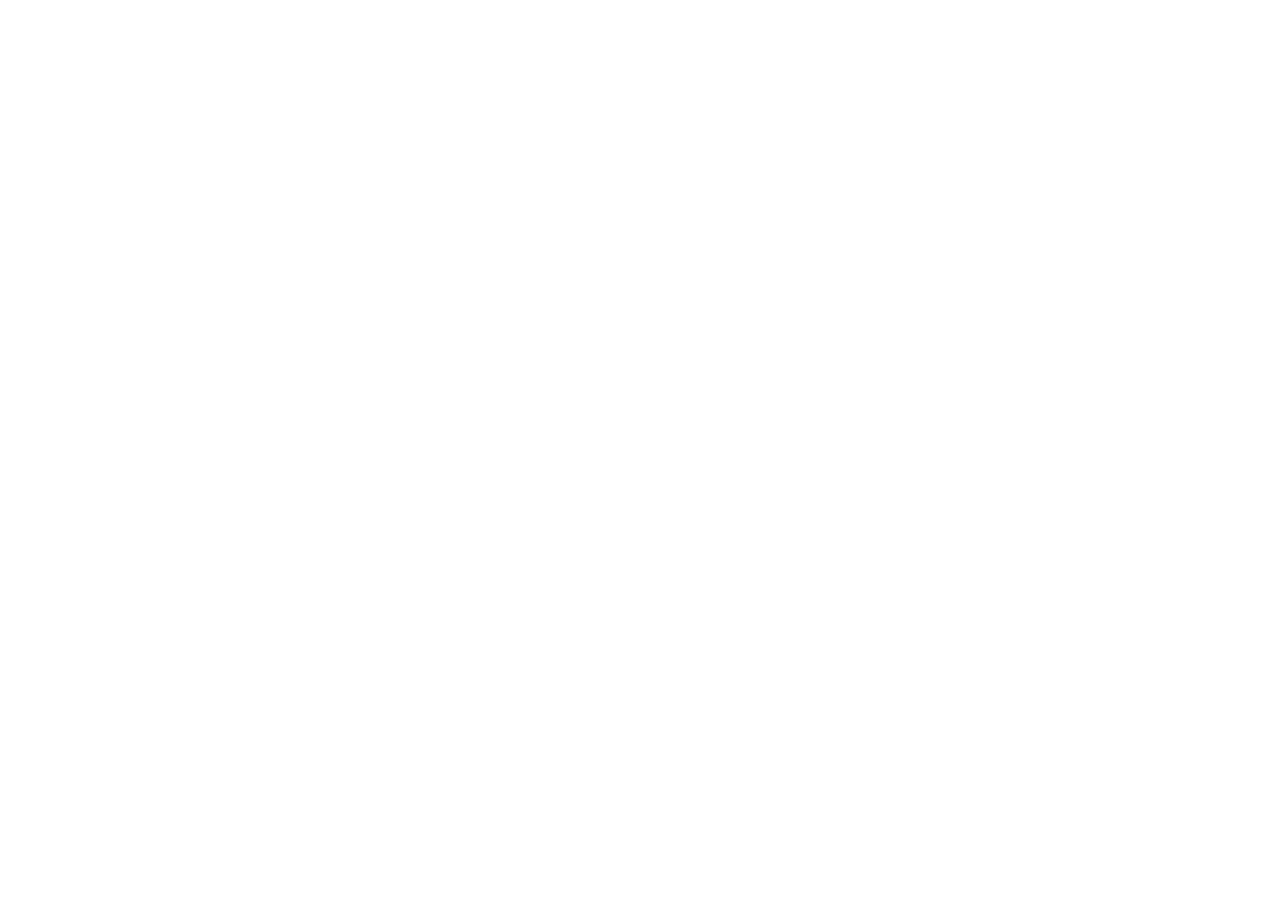
==== customers.html @ 05db6c9a "boshlandi" ====
<!DOCTYPE html>
<html lang="en">
<head>
   <meta charset="UTF-8">
   <meta http-equiv="X-UA-Compatible" content="IE=edge">
   <meta name="viewport" content="width=device-width, initial-scale=1.0">
   <title>Customers.html</title>
</head>
<body>
   
</body>
</html>
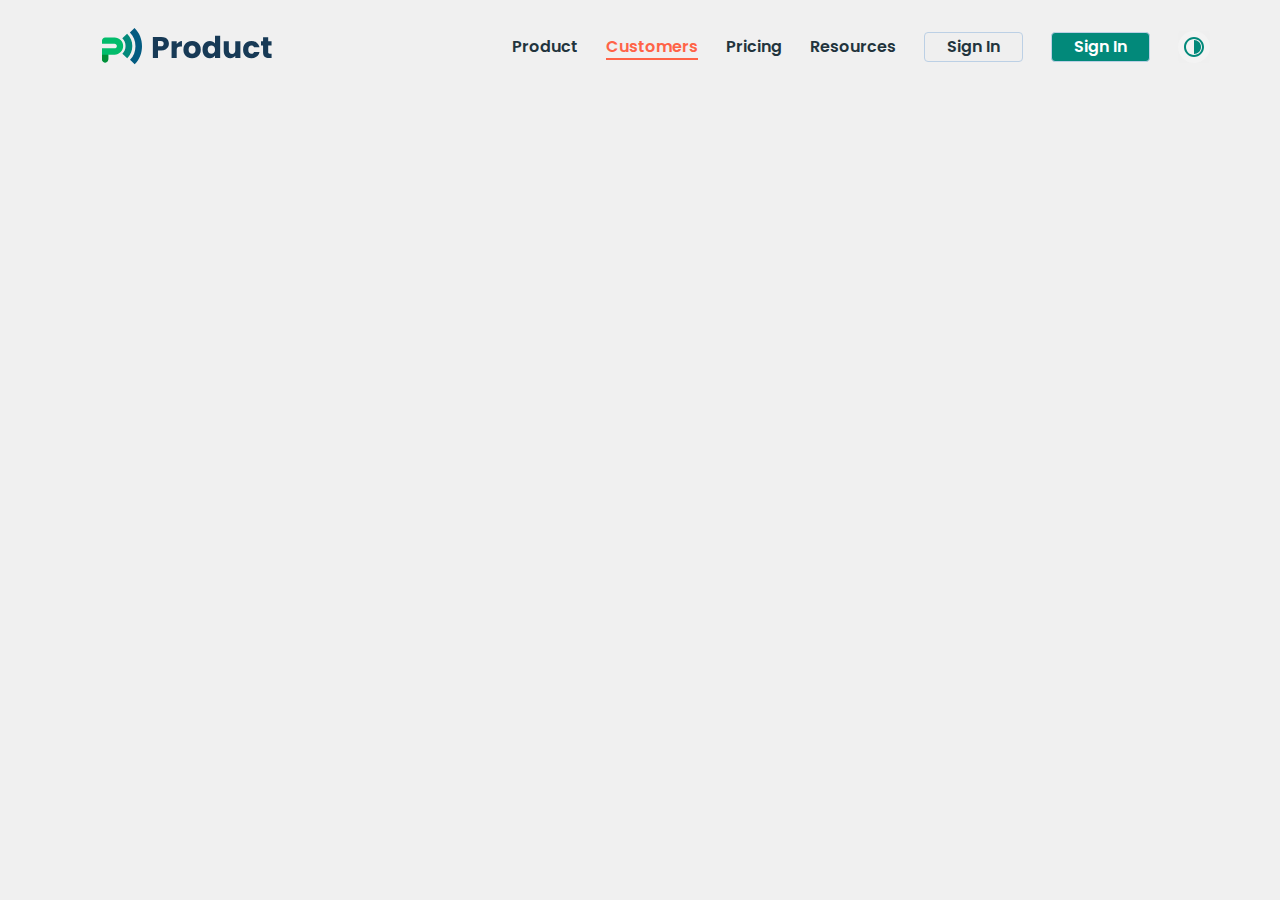
==== commit 267d9409: "Pashti tayyor" ====
--- a/customers.html
+++ b/customers.html
@@ -1,12 +1,51 @@
 <!DOCTYPE html>
 <html lang="en">
+
 <head>
    <meta charset="UTF-8">
    <meta http-equiv="X-UA-Compatible" content="IE=edge">
    <meta name="viewport" content="width=device-width, initial-scale=1.0">
+   <link rel="stylesheet" href="./bootstrap/css/bootstrap.min.css" rel="stylesheet">
+   <link rel="stylesheet"
+      href="https://fonts.googleapis.com/css2?family=Poppins:wght@300;400;500;600;700;800;900&display=swap">
+   <link rel="stylesheet" href="https://unpkg.com/boxicons@2.1.4/css/boxicons.min.css">
+   <link rel="stylesheet" href="style/shared.css">
    <title>Customers.html</title>
 </head>
+
 <body>
-   
+   <!-- HEADER -->
+   <header id="header">
+      <div class="container">
+         <div class="row">
+            <nav class="navbar">
+               <ul class="navbar-list-logo flex">
+                  <li class="navbar-item-logo"><a href="#"><img class="logo" src="imgs/logo.svg" alt="logo"></a></li>
+                  <li class="navbar-item-logo"><a href="#"><img class="logo-text" src="imgs/logotext.svg"
+                           alt="logo"></a>
+                  </li>
+               </ul>
+               <div class="icon-menu">
+                  <i class='bx bx-menu'></i>
+               </div>
+               <ul class="navbar-list flex">
+                  <li class="navbar-item"><a href="index.html">Product</a></li>
+                  <li class="navbar-item"><a href="customers.html" class="activ">Customers</a></li>
+                  <li class="navbar-item"><a href="pricing.html">Pricing</a></li>
+                  <li class="navbar-item"><a href="resources.html">Resources</a></li>
+                  <li class="navbar-item"><a href="#"><button type="button">Sign In</button></a></li>
+                  <li class="navbar-item"><a href="#"><button class="color" type="button">Sign In</button></a></li>
+                  <li class="navbar-item"><a class="themetoggle" href="#"><button id="dark-light-btn"
+                           class="click-button" type="button"><img src="imgs/dark.svg" alt="icon"></button></a></li>
+               </ul>
+            </nav>
+         </div>
+      </div>
+   </header>
+   <!-- THE AND HEADER -->
+
+
+   <script src="script.js"></script>
 </body>
+
 </html>--- a/style/shared.css
+++ b/style/shared.css
@@ -0,0 +1,139 @@
+:root {
+   --premare-color: #22343D;
+   --bg-color: #F0F0F0FF;
+   --text-color:  #22343D;
+   --font-family: 'Poppins', sans-serif;
+}
+.dark {
+   --premare-color: #fff;
+   --bg-color: #1F2E35FF;
+   --text-color:  #fff;
+}
+
+* {
+   padding: 0;
+   margin: 0;
+   box-sizing: border-box;
+   /*overflow-x: hidden;*/
+}
+
+body {
+   background-color:var(--bg-color);
+   color:var(--text-color)
+   font-family:var(--font-family);
+   transition: all .5s ease;
+}
+
+
+
+
+h1, h2, h3, h4 {
+   font-family: 'Poppins', sans-serif;
+   font-weight: 700;
+   color: #22343D;
+}
+ul li {
+   list-style: none;
+}
+a {
+   text-decoration: none;
+   color: #22343D;
+}
+.navbar ul li a.activ {
+   color: tomato;
+   border-bottom: 2px solid tomato;
+}
+
+
+
+
+.flex {
+   display: flex;
+   align-items: center;
+}
+
+/* header */
+#header {
+   padding: 20px 0;
+}
+.navbar-list-logo {
+   column-gap: 10px;
+}
+.navbar-list {
+   column-gap: 28px;
+}
+.navbar ul li a {
+   font-family: 'Poppins';
+   font-style: normal;
+   font-weight: 600;
+   font-size: 16px;
+   line-height: 28px;
+   color:var(--text-color);
+   transition: all .4s ease;
+}
+.navbar ul li a:hover {
+   color: tomato;
+}
+.navbar ul li button.click-button {
+   background-color: none;
+   outline: none;
+   padding: 0;
+   border: none;
+}
+.navbar ul li button {
+   outline: none;
+   font-family: 'Poppins';
+   font-style: normal;
+   font-weight: 600;
+   font-size: 16px;
+   line-height: 24px;
+   color:var(--text-color);
+   padding: 2px 22px;
+   border: 1px solid #BCD0E5;
+   border-radius: 4px;
+   
+}
+.navbar ul li button.color {
+   background: #02897A;
+   color: #fff;
+}
+.icon-menu i {
+   display: none;
+}
+
+
+@media only screen and (max-width: 992px) {
+   #header {
+      padding: 0;
+   }
+   .navbar-list.flex {
+      display: block;
+      width: fit-content;
+      opacity: 0;
+   }
+   .navbar-list.active {
+      width: 40%;
+      height: 85vh;
+      opacity: 1;
+   }
+   .navbar .navbar-list .navbar-item {
+      padding: 20px 0 0;
+      text-align: center;
+      margin: 12px 35px 0 0;
+   }
+   .navbar-list {
+      position: absolute;
+      top: 60px;
+      right: 0;
+      height: 100vh;
+      background: #ccc;
+      transition: all .5s ease;
+      overflow: hidden;
+   }
+   .icon-menu i {
+   display: block;
+   outline: none;
+   font-size: 35px;
+   color: #173A56FF;
+}
+}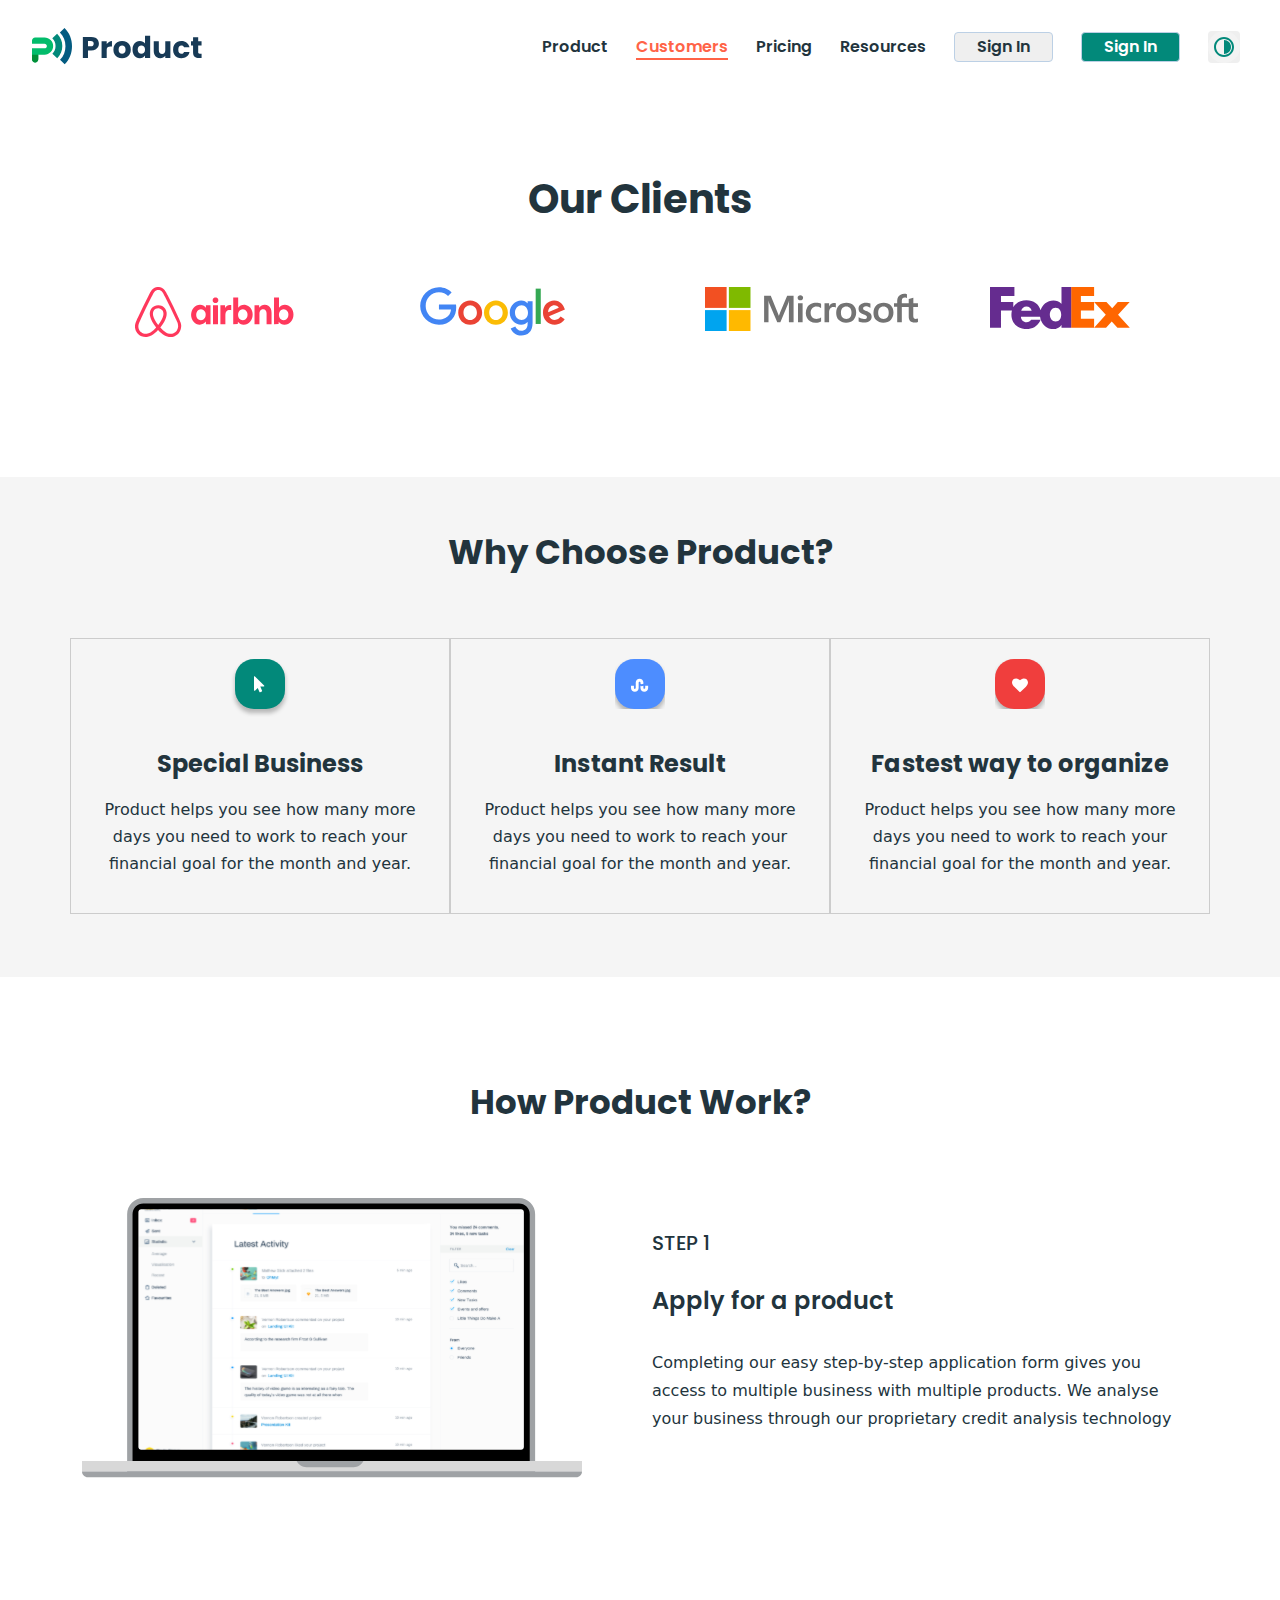
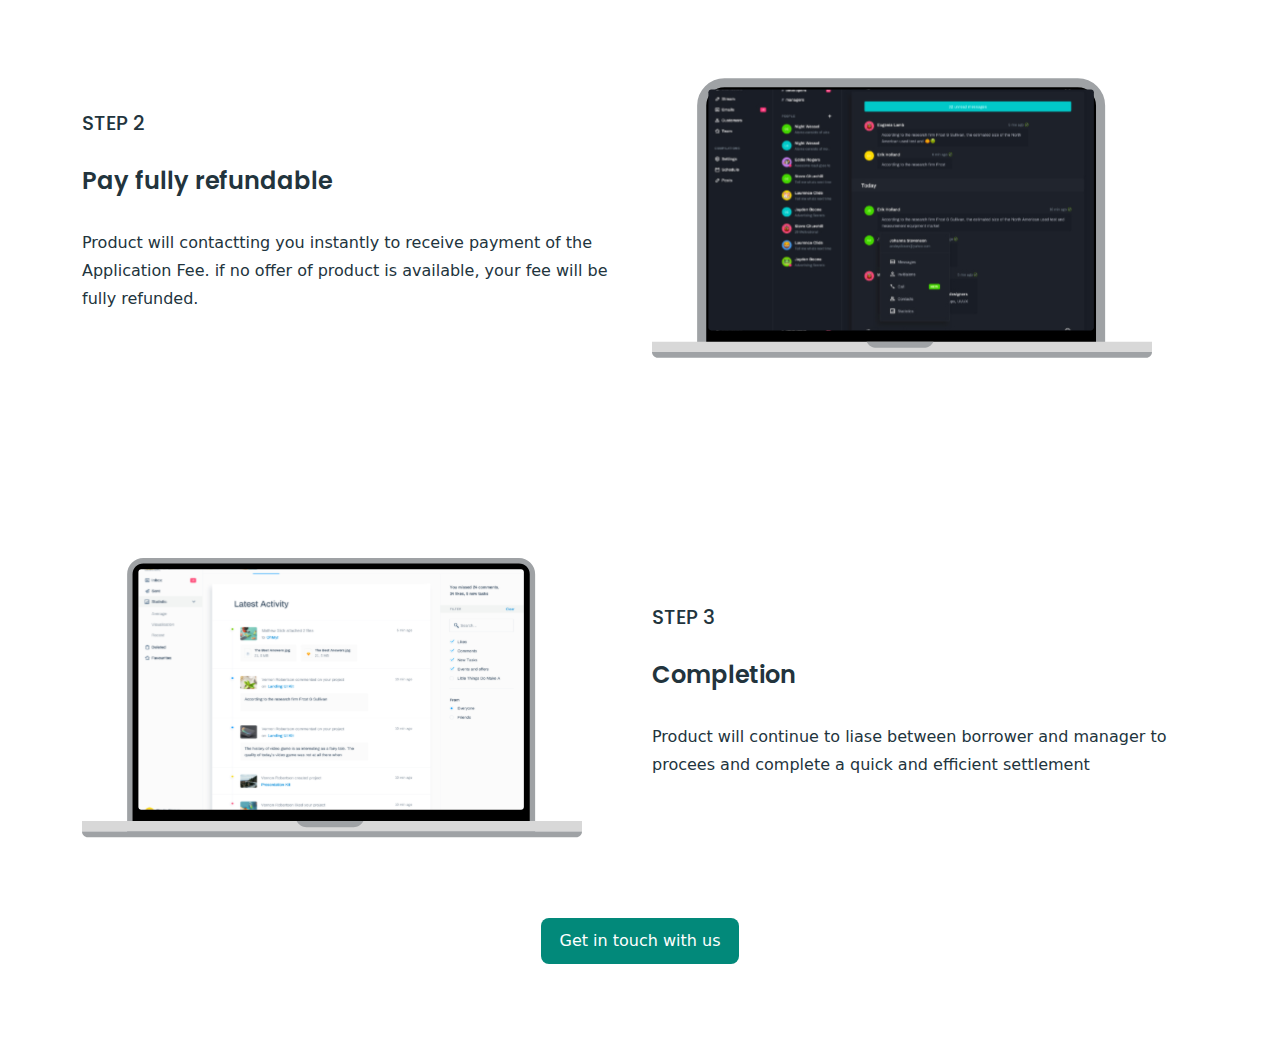
==== commit 01efc79c: "nima bosayam ertaga tugat" ====
--- a/customers.html
+++ b/customers.html
@@ -9,14 +9,14 @@
    <link rel="stylesheet"
       href="https://fonts.googleapis.com/css2?family=Poppins:wght@300;400;500;600;700;800;900&display=swap">
    <link rel="stylesheet" href="https://unpkg.com/boxicons@2.1.4/css/boxicons.min.css">
-   <link rel="stylesheet" href="style/shared.css">
+   <link rel="stylesheet" href="style/customers.css">
    <title>Customers.html</title>
 </head>
 
 <body>
    <!-- HEADER -->
    <header id="header">
-      <div class="container">
+      <div class="container-fluid">
          <div class="row">
             <nav class="navbar">
                <ul class="navbar-list-logo flex">
@@ -30,7 +30,7 @@
                </div>
                <ul class="navbar-list flex">
                   <li class="navbar-item"><a href="index.html">Product</a></li>
-                  <li class="navbar-item"><a href="customers.html" class="activ">Customers</a></li>
+                  <li class="navbar-item"><a href="customers.html" class="active">Customers</a></li>
                   <li class="navbar-item"><a href="pricing.html">Pricing</a></li>
                   <li class="navbar-item"><a href="resources.html">Resources</a></li>
                   <li class="navbar-item"><a href="#"><button type="button">Sign In</button></a></li>
@@ -45,6 +45,111 @@
    <!-- THE AND HEADER -->
 
 
+   <!-- PARTNERS-LOGO -->
+   <section id="partners-logo">
+      <div class="container">
+         <h1 class="text-center">Our Clients</h1>
+         <div class="row">
+            <div class="image-logo col-xs-12 col-sm--12 col-md-6 col-lg-3 col-xl-3"><img class="logo-img" src="imgs/customers-img/Airbnb-Logo.svg" alt="logo"></div>
+            <div class="image-logo col-xs-12 col-sm--12 col-md-6 col-lg-3 col-xl-3"><img class="logo-img" src="imgs/customers-img/Google-Logo.svg" alt="logo"></div>
+            <div class="image-logo col-xs-12 col-sm--12 col-md-6 col-lg-3 col-xl-3"><img class="logo-img" src="imgs/customers-img/Microsoft-Logo.svg" alt="logo"></div>
+            <div class="image-logo col-xs-12 col-sm--12 col-md-6 col-lg-3 col-xl-3"><img class="logo-img" src="imgs/customers-img/FedEx-Logo.svg" alt="logo"></div>
+         </div>
+      </div>
+   </section>
+   <!-- THE-END PARTNERS-LOGO -->
+
+   <!-- SITE-RESULT -->
+   <section id="site-result" class="text-center">
+      <div class="container">
+         <h2 class="text-center">Why Choose Product?</h2>
+
+         <div class="row">
+            <div class="result-content col-xs-12 col-sm-12 col-md-6 col-lg-4 col-xl-4">
+               <img src="imgs/customers-img/special.svg" alt="icon">
+               <h4>Special Business</h4>
+               <p>Product helps you see how many
+               more days you need to work
+               to reach your financial goal
+               for the month and year.</p>
+            </div>
+            <div class="result-content col-xs-12 col-sm-12 col-md-6 col-lg-4 col-xl-4">
+               <img src="imgs/customers-img/result.svg" alt="icon">
+               <h4>Instant Result</h4>
+               <p>Product helps you see how many
+               more days you need to work
+               to reach your financial goal
+               for the month and year.</p>
+            </div>
+            <div class="result-content col-xs-12 col-sm-12 col-md-6 col-lg-4 col-xl-4">
+               <img src="imgs/customers-img/fastest.svg" alt="icon">
+               <h4>Fastest way to organize</h4>
+               <p>Product helps you see how many
+               more days you need to work
+               to reach your financial goal
+               for the month and year.</p>
+            </div>
+         </div>
+      </div>
+   </section>
+   <!-- THE-END RESULT -->
+
+   <!-- HOW-WORK -->
+   <section id="how-work">
+      <div class="container">
+         <h2 class="text-center">How Product Work?</h2>
+         <div class="row align-items-center">
+            <div class="how-work-image col-xs-12 col-sm-12 col-md-12 col-lg-6 col-xl-6">
+               <img src="imgs/customers-img/mac1.svg" alt="img">
+            </div>
+            <div class="how-work-content col-xs-12 col-sm-12 col-md-12 col-lg-6 col-xl-6">
+               <h4>STEP 1</h4>
+               <h3>Apply for a product</h3>
+               <p>Completing our easy step-by-step application form gives you access to multiple business with multiple products. We
+               analyse your business through our proprietary credit analysis technology</p>
+            </div>
+         </div>
+      </div>
+   </section>
+   <!-- THE-END HOW-WORK -->
+
+
+   <!-- HOW-WORK-TWO -->
+   <section id="how-work">
+      <div class="container">
+         <div class="row align-items-center">
+            <div class="how-work-content col-xs-12 col-sm-12 col-md-12 col-lg-6 col-xl-6">
+               <h4>STEP 2</h4>
+               <h3>Pay fully refundable</h3>
+               <p>Product will contactting you instantly to receive payment of the Application Fee. if no offer of product is available,
+               your fee will be fully refunded.</p>
+               </div>
+               <div class="how-work-image col-xs-12 col-sm-12 col-md-12 col-lg-6 col-xl-6">
+                  <img src="imgs/customers-img/mac2.svg" alt="img">
+               </div>
+         </div>
+      </div>
+   </section>
+   <!-- THE-END HOW-WORK-TWO -->
+
+   <!-- HOW-WORK-THERRE -->
+   <section id="how-work">
+      <div class="container">
+         <div class="row align-items-center">
+            <div class="how-work-image col-xs-12 col-sm-12 col-md-12 col-lg-6 col-xl-6">
+               <img src="imgs/customers-img/mac1.svg" alt="img">
+            </div>
+            <div class="how-work-content col-xs-12 col-sm-12 col-md-12 col-lg-6 col-xl-6">
+               <h4>STEP 3</h4>
+               <h3>Completion</h3>
+               <p>Product will continue to liase between borrower and manager to procees and complete a quick and efficient settlement</p>
+            </div>
+         </div>
+         <button class="how-button text-center">Get in touch with us</button>
+      </div>
+   </section>
+   <!-- THE-END HOW-WORK -->
+
    <script src="script.js"></script>
 </body>
 
--- a/style/customers.css
+++ b/style/customers.css
@@ -0,0 +1,257 @@
+:root {
+   --premare-color: #F5F5F5FF;
+   --bg-color: #fff;
+   --text-color:  #22343D;
+   --font-family: 'Poppins', sans-serif;
+}
+.dark {
+   --premare-color: #1F2E35FF;
+   --bg-color: #1F2E35FF;
+   --text-color:  #fff;
+}
+
+* {
+   padding: 0;
+   margin: 0;
+   box-sizing: border-box;
+}
+
+body {
+   overflow-x: hidden;
+   background-color:var(--bg-color);
+   color:var(--text-color)
+   font-family:var(--font-family);
+   transition: all .5s ease;
+}
+
+
+
+
+h1, h2, h3, h4 {
+   font-family: 'Poppins', sans-serif;
+   font-weight: 700;
+   color: #22343D;
+}
+ul li {
+   list-style: none;
+}
+a {
+   text-decoration: none;
+   color: #22343D;
+}
+.navbar ul li a.active {
+   color: tomato;
+   border-bottom: 2px solid tomato;
+}
+
+
+/* CUSTOMERS.HTML */
+
+/* header */
+#header {
+   padding: 20px 40px 0 0;
+}
+.navbar-list-logo {
+   column-gap: 10px;
+}
+.navbar-list {
+   column-gap: 28px;
+}
+.flex {
+   display: flex;
+   align-items: center;
+}
+.navbar ul li a {
+   font-family: 'Poppins';
+   font-style: normal;
+   font-weight: 600;
+   font-size: 16px;
+   line-height: 28px;
+   color:var(--text-color);
+   transition: all .4s ease;
+}
+.navbar ul li a:hover {
+   color: tomato;
+}
+.navbar ul li button.click-button {
+   background-color: none;
+   outline: none;
+   padding: 0;
+   border: none;
+}
+.navbar ul li button {
+   outline: none;
+   font-family: 'Poppins';
+   font-style: normal;
+   font-weight: 600;
+   font-size: 16px;
+   line-height: 24px;
+   color:var(--text-color);
+   padding: 2px 22px;
+   border: 1px solid #BCD0E5;
+   border-radius: 4px;
+   
+}
+.navbar ul li button.color {
+   background: #02897A;
+   color: #fff;
+}
+.icon-menu i {
+   display: none;
+}
+
+   /* PARTNERS-LOGO */
+#partners-logo {
+   padding: 80px 0 140px 0;
+}
+#partners-logo .image-logo {
+   padding: 50px 0 0 65px;
+}
+#partners-logo h1 {
+   font-weight: 700;
+   font-size: 40px;
+   line-height: 60px;
+   color:var(--text-color);
+}
+
+
+
+   /* SITE-RESULT */
+#site-result {
+   width: 100%;
+   height: 500px;
+   background-color:var(--premare-color);
+   padding: 50px 0;
+}
+#site-result h2 {
+   font-weight: 700;
+   font-size: 34px;
+   line-height: 51px;
+   color:var(--text-color);
+   margin-bottom: 60px;
+}
+#site-result .result-content {
+   background-color:var(--premare-color);
+   padding: 20px 30px;
+   border: 1px solid #ccc;
+}
+#site-result .result-content img {
+   margin-bottom: 30px;
+}
+#site-result .result-content h4 {
+   font-weight: 700;
+   font-size: 24px;
+   line-height: 33px;
+   letter-spacing: 0.1px;
+   color:var(--text-color);
+   margin-bottom: 16px;
+}
+#site-result .result-content p {
+   font-weight: 400;
+   font-size: 16px;
+   line-height: 27px;
+   color:var(--text-color);
+}
+
+
+   /* HOW-WORK */
+#how-work {
+   padding: 100px 0;
+}
+#how-work h2 {
+   font-weight: 700;
+   font-size: 34px;
+   line-height: 51px;
+   color:var(--text-color);
+   margin-bottom: 70px;
+}
+#how-work .how-work-content h4 {
+   font-weight: 500;
+   font-size: 20px;
+   line-height: 30px;
+   color:var(--text-color);
+   margin-bottom: 25px;
+}
+#how-work .how-work-content h3 {
+   font-weight: 600;
+   font-size: 24px;
+   line-height: 36px;
+   color:var(--text-color);
+   margin-bottom: 30px;
+}
+#how-work .how-work-content p {
+   font-weight: 400;
+   font-size: 16px;
+   line-height: 28px;
+   color:var(--text-color);
+}
+#how-work button.how-button {
+   display: block;
+   margin: 0 auto;
+   margin-top: 80px;
+   border: none;
+   padding: 11px 18px;
+   background: #02897A;
+   border-radius: 8px;
+   color: #fff;
+}
+
+
+
+
+
+
+
+
+
+
+/*  THE-END CUSTOMERS.HTML */
+
+
+@media only screen and (max-width: 992px) {
+   .container {
+      width: 98%;
+   }
+   #header {
+      padding: 35px 60px 0 20px;
+   }
+   .navbar-list.active {
+      width: 30%;
+      top: 55px;
+      right: 0;
+      height: 50vh;
+      opacity: 1;
+      z-index: 150;
+   }
+   .navbar .navbar-list .navbar-item {
+      padding: 25px 0 0 0;
+      text-align: center;
+      margin: 12px 35px 0 0;
+      z-index: 150;
+   }
+   nav ul.navbar-list {
+      display: block;
+      text-align: center;
+      transition: 0.8s;
+      z-index: 150;
+      opacity: 0;
+   }
+   .navbar-list {
+      position: absolute;
+      top: 55px;
+      right: 0;
+      width: 30%;
+      height: 50vh;
+      background: #ccc;
+      transition: .5s ease;
+      overflow: hidden;
+      z-index: 150;
+   }
+   .icon-menu i {
+      display: block;
+      outline: none;
+      font-size: 35px;
+      color:var(--text-color);
+}
+
+}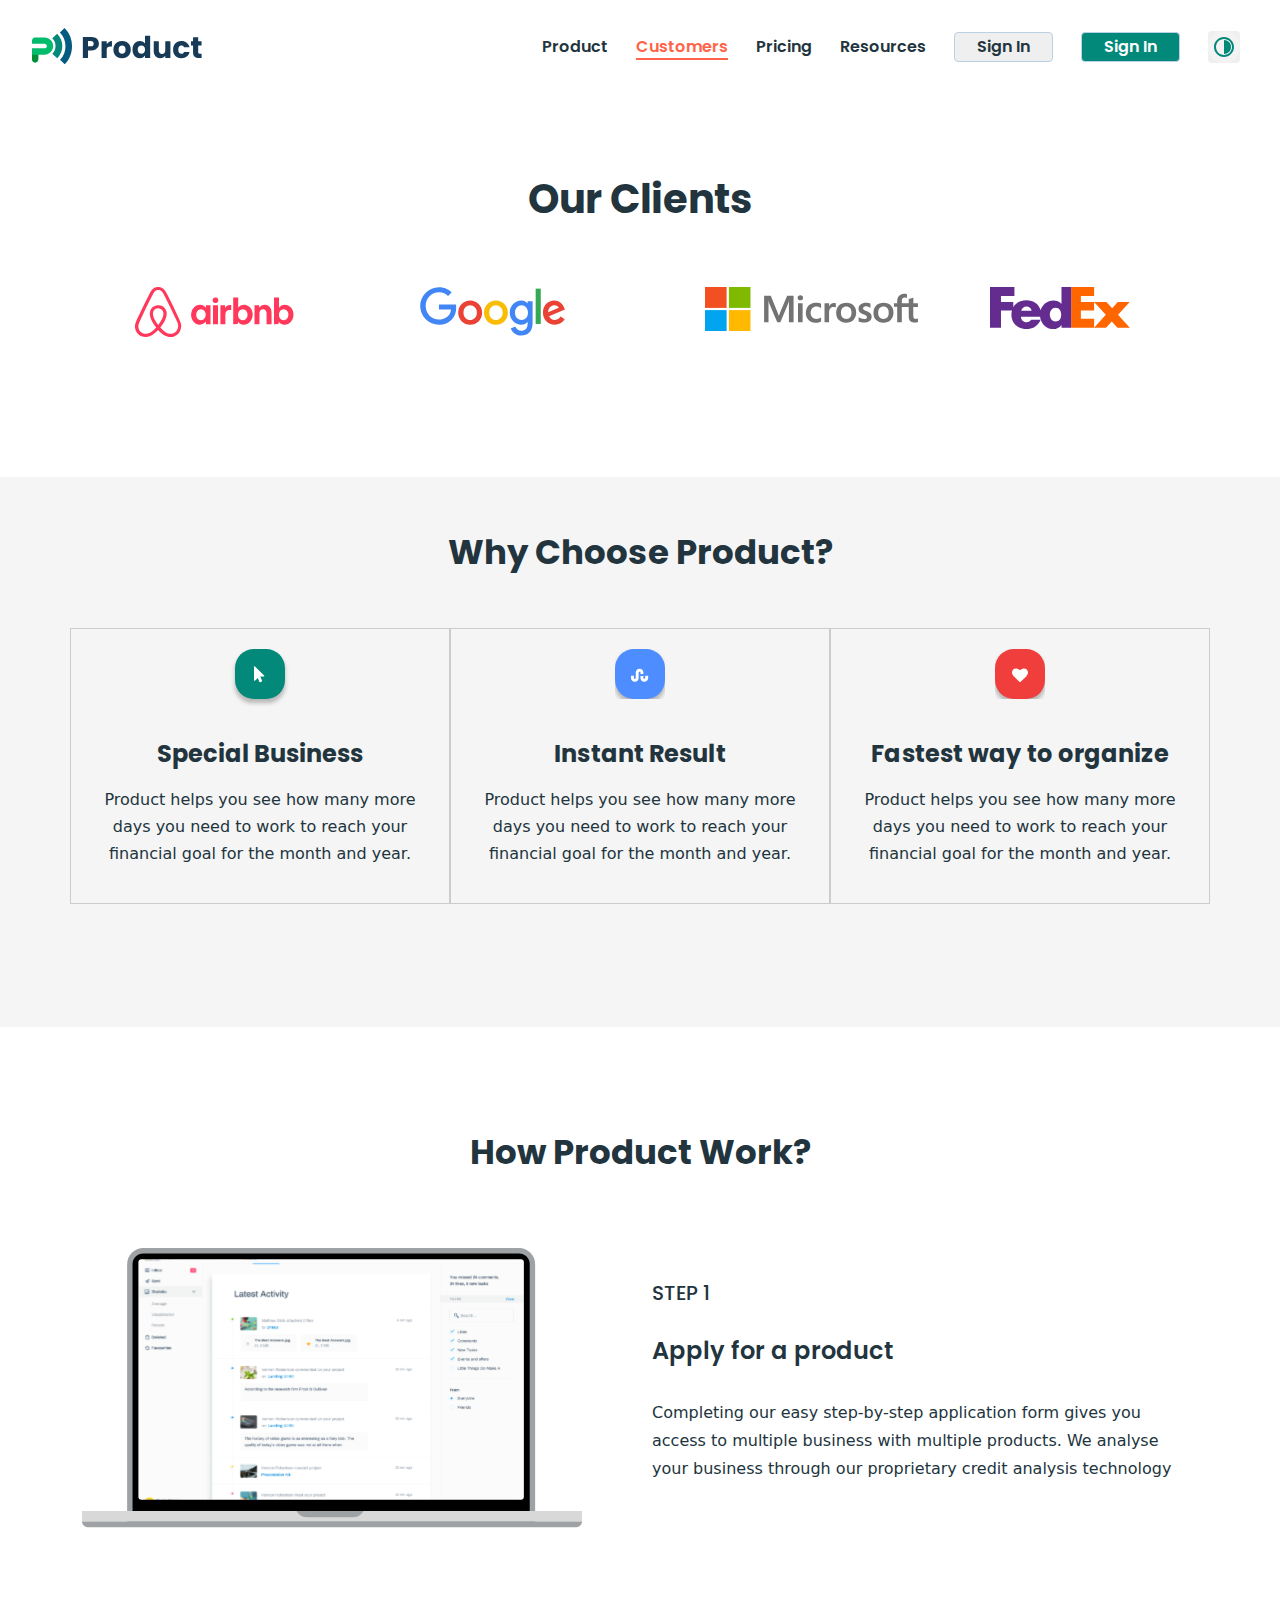
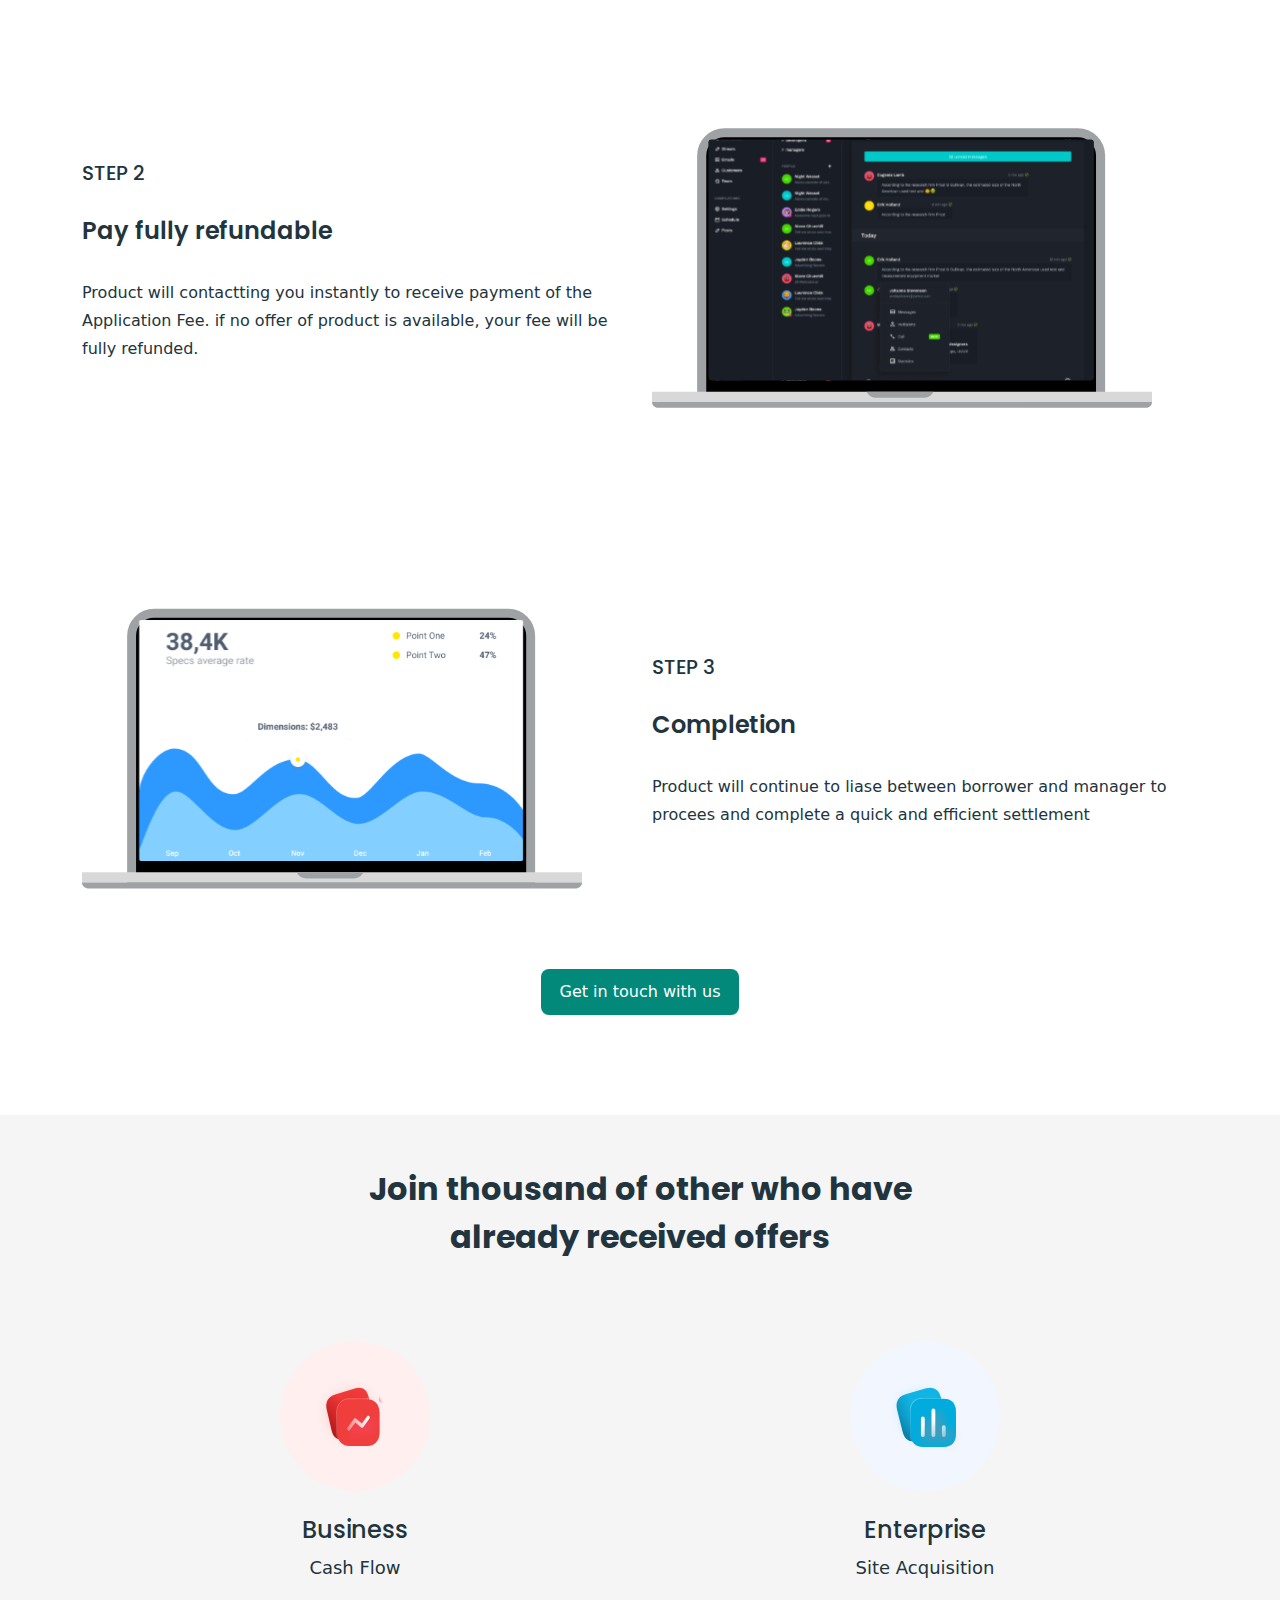
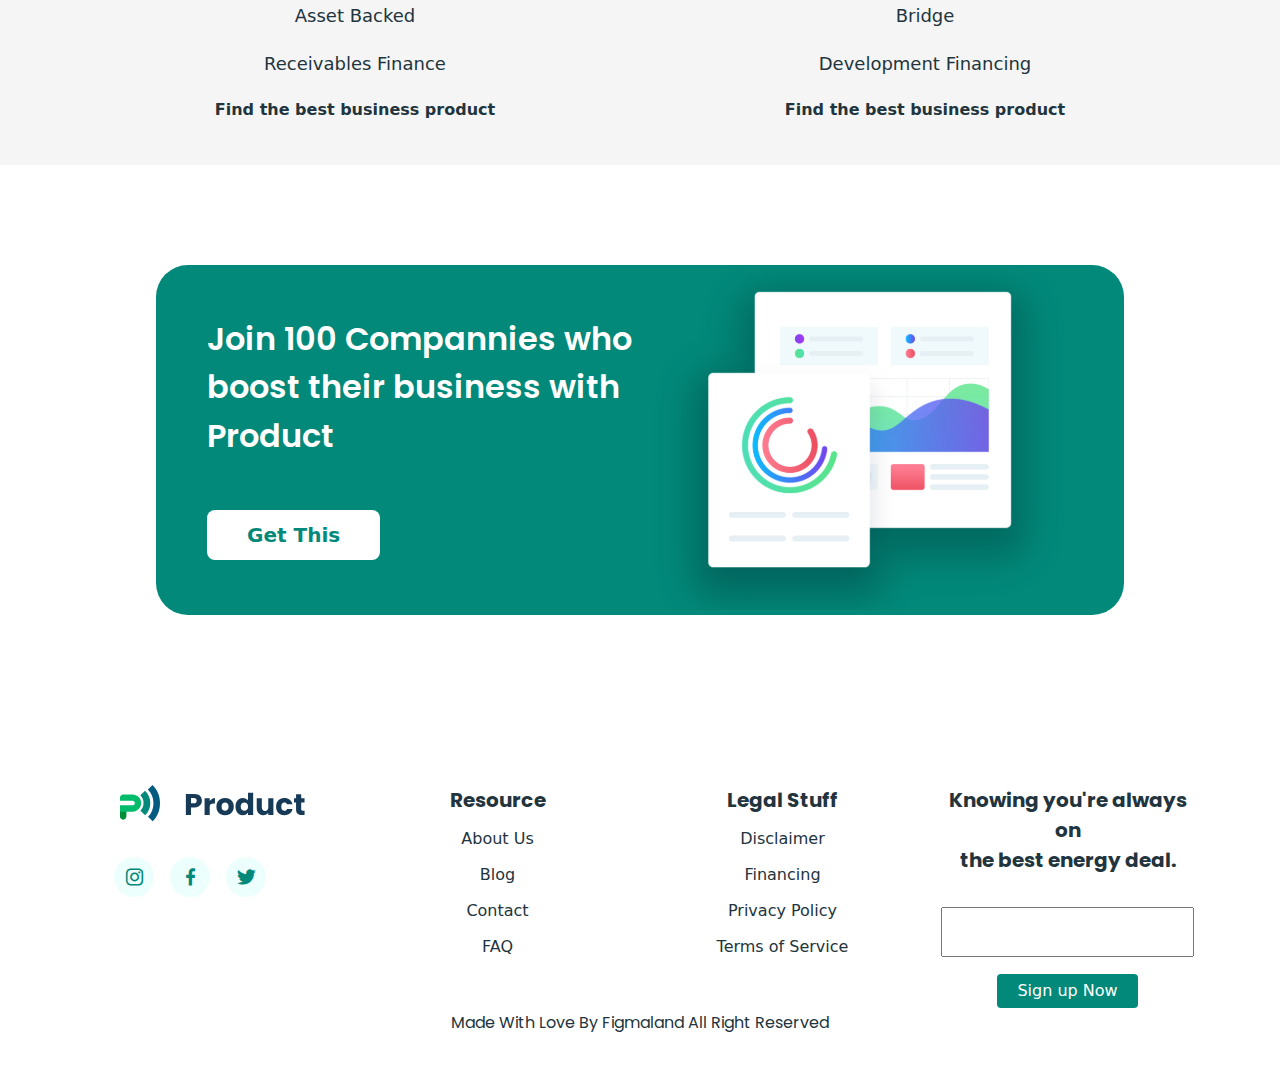
==== commit 331b2a19: "bitta media qoldi" ====
--- a/customers.html
+++ b/customers.html
@@ -50,10 +50,14 @@
       <div class="container">
          <h1 class="text-center">Our Clients</h1>
          <div class="row">
-            <div class="image-logo col-xs-12 col-sm--12 col-md-6 col-lg-3 col-xl-3"><img class="logo-img" src="imgs/customers-img/Airbnb-Logo.svg" alt="logo"></div>
-            <div class="image-logo col-xs-12 col-sm--12 col-md-6 col-lg-3 col-xl-3"><img class="logo-img" src="imgs/customers-img/Google-Logo.svg" alt="logo"></div>
-            <div class="image-logo col-xs-12 col-sm--12 col-md-6 col-lg-3 col-xl-3"><img class="logo-img" src="imgs/customers-img/Microsoft-Logo.svg" alt="logo"></div>
-            <div class="image-logo col-xs-12 col-sm--12 col-md-6 col-lg-3 col-xl-3"><img class="logo-img" src="imgs/customers-img/FedEx-Logo.svg" alt="logo"></div>
+            <div class="image-logo col-xs-12 col-sm--12 col-md-6 col-lg-3 col-xl-3"><img class="logo-img"
+                  src="imgs/customers-img/Airbnb-Logo.svg" alt="logo"></div>
+            <div class="image-logo col-xs-12 col-sm--12 col-md-6 col-lg-3 col-xl-3"><img class="logo-img"
+                  src="imgs/customers-img/Google-Logo.svg" alt="logo"></div>
+            <div class="image-logo col-xs-12 col-sm--12 col-md-6 col-lg-3 col-xl-3"><img class="logo-img"
+                  src="imgs/customers-img/Microsoft-Logo.svg" alt="logo"></div>
+            <div class="image-logo col-xs-12 col-sm--12 col-md-6 col-lg-3 col-xl-3"><img class="logo-img"
+                  src="imgs/customers-img/FedEx-Logo.svg" alt="logo"></div>
          </div>
       </div>
    </section>
@@ -65,29 +69,29 @@
          <h2 class="text-center">Why Choose Product?</h2>
 
          <div class="row">
-            <div class="result-content col-xs-12 col-sm-12 col-md-6 col-lg-4 col-xl-4">
+            <div class="result-content col-xs-12 col-sm-12 col-md-4 col-lg-4 col-xl-4">
                <img src="imgs/customers-img/special.svg" alt="icon">
                <h4>Special Business</h4>
                <p>Product helps you see how many
-               more days you need to work
-               to reach your financial goal
-               for the month and year.</p>
-            </div>
-            <div class="result-content col-xs-12 col-sm-12 col-md-6 col-lg-4 col-xl-4">
+                  more days you need to work
+                  to reach your financial goal
+                  for the month and year.</p>
+            </div>
+            <div class="result-content col-xs-12 col-sm-12 col-md-4 col-lg-4 col-xl-4">
                <img src="imgs/customers-img/result.svg" alt="icon">
                <h4>Instant Result</h4>
                <p>Product helps you see how many
-               more days you need to work
-               to reach your financial goal
-               for the month and year.</p>
-            </div>
-            <div class="result-content col-xs-12 col-sm-12 col-md-6 col-lg-4 col-xl-4">
+                  more days you need to work
+                  to reach your financial goal
+                  for the month and year.</p>
+            </div>
+            <div class="result-content col-xs-12 col-sm-12 col-md-4 col-lg-4 col-xl-4">
                <img src="imgs/customers-img/fastest.svg" alt="icon">
                <h4>Fastest way to organize</h4>
                <p>Product helps you see how many
-               more days you need to work
-               to reach your financial goal
-               for the month and year.</p>
+                  more days you need to work
+                  to reach your financial goal
+                  for the month and year.</p>
             </div>
          </div>
       </div>
@@ -105,8 +109,9 @@
             <div class="how-work-content col-xs-12 col-sm-12 col-md-12 col-lg-6 col-xl-6">
                <h4>STEP 1</h4>
                <h3>Apply for a product</h3>
-               <p>Completing our easy step-by-step application form gives you access to multiple business with multiple products. We
-               analyse your business through our proprietary credit analysis technology</p>
+               <p>Completing our easy step-by-step application form gives you access to multiple business with multiple
+                  products. We
+                  analyse your business through our proprietary credit analysis technology</p>
             </div>
          </div>
       </div>
@@ -117,16 +122,17 @@
    <!-- HOW-WORK-TWO -->
    <section id="how-work">
       <div class="container">
-         <div class="row align-items-center">
+         <div class="row flex-sm-wrap-reverse align-items-center">
             <div class="how-work-content col-xs-12 col-sm-12 col-md-12 col-lg-6 col-xl-6">
                <h4>STEP 2</h4>
                <h3>Pay fully refundable</h3>
-               <p>Product will contactting you instantly to receive payment of the Application Fee. if no offer of product is available,
-               your fee will be fully refunded.</p>
-               </div>
-               <div class="how-work-image col-xs-12 col-sm-12 col-md-12 col-lg-6 col-xl-6">
-                  <img src="imgs/customers-img/mac2.svg" alt="img">
-               </div>
+               <p>Product will contactting you instantly to receive payment of the Application Fee. if no offer of
+                  product is available,
+                  your fee will be fully refunded.</p>
+            </div>
+            <div class="how-work-image col-xs-12 col-sm-12 col-md-12 col-lg-6 col-xl-6">
+               <img src="imgs/customers-img/mac2.svg" alt="img">
+            </div>
          </div>
       </div>
    </section>
@@ -137,18 +143,117 @@
       <div class="container">
          <div class="row align-items-center">
             <div class="how-work-image col-xs-12 col-sm-12 col-md-12 col-lg-6 col-xl-6">
-               <img src="imgs/customers-img/mac1.svg" alt="img">
+               <img src="imgs/customers-img/mac3.svg" alt="img">
             </div>
             <div class="how-work-content col-xs-12 col-sm-12 col-md-12 col-lg-6 col-xl-6">
                <h4>STEP 3</h4>
                <h3>Completion</h3>
-               <p>Product will continue to liase between borrower and manager to procees and complete a quick and efficient settlement</p>
+               <p>Product will continue to liase between borrower and manager to procees and complete a quick and
+                  efficient settlement</p>
             </div>
          </div>
          <button class="how-button text-center">Get in touch with us</button>
       </div>
    </section>
    <!-- THE-END HOW-WORK -->
+
+
+   <!-- BUSINESS-CONTENT -->
+   <section id="business" class="text-center">
+      <div class="container">
+         <h2 class="text-center">Join thousand of other who have <br class="display-sm-none">
+            already received offers</h2>
+         <div class="row">
+            <div class="business-content col-xs-12 col-sm-12 col-md-6 col-lg-6 col-xl-6">
+               <img src="imgs/customers-img/business.svg" alt="img">
+               <h4>Business</h4>
+               <p>Cash Flow</p>
+               <p>Asset Backed</p>
+               <p>Receivables Finance</p>
+               <h5>Find the best business product</h5>
+            </div>
+            <div class="business-content col-xs-12 col-sm-12 col-md-6 col-lg-6 col-xl-6">
+               <img src="imgs/customers-img/enterprise.svg" alt="img">
+               <h4>Enterprise</h4>
+               <p>Site Acquisition</p>
+               <p>Bridge</p>
+               <p>Development Financing</p>
+               <h5>Find the best business product</h5>
+            </div>
+         </div>
+      </div>
+   </section>
+   <!-- THE-END BUSINESS-CONTENT -->
+
+
+   <!-- START ANALIZ -->
+   <section id="analiz">
+      <div class="container">
+         <div class="row square">
+            <div class="analiz-content col-xs-12 col-sm-12 col-md-12 col-lg-6 col-xl-6">
+               <h2>Join 100 Compannies who boost their business with Product</h2>
+               <button type="button">Get This</button>
+            </div>
+            <div class="analiz-img col-xs-12 col-sm-12 col-md-12 col-lg-6 col-xl-6">
+               <img src="imgs/screen.svg" alt="img">
+            </div>
+         </div>
+      </div>
+   </section>
+   <!-- THE END ANALIZ -->
+
+   
+      <!-- START FOOTER -->
+      <footer id="footer" class="text-center">
+         <div class="container">
+            <div class="row">
+               <div class="logo-link col-xs-12 col-sm-5 col-md-6 col-lg-3 col-xl-3">
+                  <img class="right" src="imgs/logo.svg" alt="logo">
+                  <img src="imgs/logotext.svg" alt="logo">
+                  <ul class="footer-link">
+                     <li class="footer-item"><a href="#"><i class="bx bxl-instagram"></i></a></li>
+                     <li class="footer-item"><a href="#"><i class="bx bxl-facebook"></i></a></li>
+                     <li class="footer-item"><a href="#"><i class="bx bxl-twitter"></i></a></li>
+                  </ul>
+               </div>
+      
+      
+      
+               <ul class="site-info col-xs-12 col-sm-7 col-md-5 col-lg-3 col-xl-3">
+                  <li>
+                     <h4>Resource</h4>
+                  </li>
+                  <li>About Us</li>
+                  <li>Blog</li>
+                  <li>Contact</li>
+                  <li>FAQ</li>
+               </ul>
+      
+      
+      
+      
+               <ul class="site-info col-xs-12 col-sm-5 col-md-5 col-lg-3 col-xl-3">
+                  <li>
+                     <h4>Legal Stuff</h4>
+                  </li>
+                  <li>Disclaimer</li>
+                  <li>Financing</li>
+                  <li>Privacy Policy</li>
+                  <li>Terms of Service</li>
+               </ul>
+      
+               <div class="last-content col-xs-12 col-sm-7 col-md-7 col-lg-3 col-xl-3">
+                  <h3>Knowing you're always on <br> the best energy deal.</h3>
+                  <br>
+                  <textarea class="display-xs-none" name="" id="" cols="29" rows="2"></textarea>
+                  <br>
+                  <button class="footer-button">Sign up Now</button>
+               </div>
+            </div>
+            <h5 class="footer-title text-center">Made With Love By Figmaland All Right Reserved</h5>
+         </div>
+      </footer>
+      <!-- THE END FOOTER -->
 
    <script src="script.js"></script>
 </body>
--- a/style/customers.css
+++ b/style/customers.css
@@ -119,7 +119,7 @@
    /* SITE-RESULT */
 #site-result {
    width: 100%;
-   height: 500px;
+   height: 550px;
    background-color:var(--premare-color);
    padding: 50px 0;
 }
@@ -128,7 +128,7 @@
    font-size: 34px;
    line-height: 51px;
    color:var(--text-color);
-   margin-bottom: 60px;
+   margin-bottom: 50px;
 }
 #site-result .result-content {
    background-color:var(--premare-color);
@@ -197,15 +197,184 @@
 }
 
 
-
-
-
-
-
-
+   /* BUSINESS-CONTENT */
+#business {
+   width: 100%;
+   height: 650px;
+   padding: 50px 0;
+   background-color:var(--premare-color);
+}
+#business h2 {
+   font-weight: 700;
+   font-size: 32px;
+   line-height: 48px;
+   color:var(--text-color);
+   margin-bottom: 80px;
+}
+#business .business-content img {
+   margin-bottom: 25px;
+}
+#business .business-content h4 {
+   font-weight: 500;
+   font-size: 24px;
+   line-height: 28px;
+   color:var(--text-color);
+}
+#business .business-content p {
+   font-weight: 400;
+   font-size: 18px;
+   line-height: 32px;
+   color:var(--text-color);
+}
+#business .business-content h5 {
+   font-weight: 700;
+   font-size: 16px;
+   line-height: 28px;
+   color:var(--text-color);
+}
+
+
+/* ANALIZ */
+#analiz {
+   padding: 100px 0;
+}
+
+#analiz .square {
+   width: 968px;
+   height: 350px;
+   margin: 0 auto;
+   background: #02897A;
+   border-radius: 32px;
+}
+
+#analiz .analiz-content {
+    padding: 50px 0 0 51px;
+}
+
+#analiz .analiz-content h2 {
+   width: px;
+   margin-bottom: 50px;
+   font-family: 'Poppins';
+   font-style: normal;
+   font-weight: 600;
+   font-size: 32px;
+   line-height: 151.4%;
+   color: #FFFFFF;
+}
+
+#analiz .analiz-content button {
+   padding: 10px 40px;
+   border:  none;
+   background: #FFFFFF;
+   border-radius: 8px;
+   font-style: normal;
+   font-weight: 600;
+   font-size: 20px;
+   line-height: 30px;
+   color: #02897A;
+}
+   /* the end analiz */
+
+
+      /* START FOOTER */
+#footer {
+   padding: 70px 0 20px 0;
+}
+
+#footer .logo-link img {
+   margin-bottom: 35px;
+}
+#footer .logo-link img.right {
+   margin-right: 20px;
+}
+#footer .footer-link {
+   display: flex;
+   align-items: center;
+   justify-content: flex-start;
+   column-gap: 16px;
+}
+
+#footer .footer-link .footer-item i {
+   width: 40px;
+   height: 40px;
+   font-size: 23px;
+   text-align: center;
+   line-height: 40px;
+   background: #EDFFFC;
+   color: #02897A;
+   border-radius: 50%;
+}
+
+#footer .site-info h4 {
+   font-style: normal;
+   font-weight: 700;
+   font-size: 20px;
+   line-height: 30px;
+   color:var(--text-color);
+}
+
+#footer ul li {
+   margin-bottom: 12px;
+   color:var(--text-color);
+}
+
+
+#footer .last-content h3 {
+   font-weight: 700;
+   font-size: 20px;
+   line-height: 30px;
+   color:var(--text-color);
+}
+
+#footer .last-content textarea {
+   resize: none;
+   outline: none;
+   margin-bottom: 10px;
+}
+#footer .last-content button.footer-button {
+   padding: 5px 20px;
+   background: #02897A;
+   border-radius: 4px;
+   border: none;
+   color: #fff;
+}
+
+#footer .footer-title {
+   font-family: 'Poppins';
+   font-style: normal;
+   font-weight: 400;
+   font-size: 16px;
+   line-height: 30px;
+   color:var(--text-color);
+}
+   /* THE END FOOTER */
 
 
 /*  THE-END CUSTOMERS.HTML */
+
+
+
+   /* SATART-MEDIA */
+@media only screen and (max-width: 1200px) {
+   .container {
+      width: 100%;
+   }
+
+     /* HOW-WORK */
+   #how-work .how-work-image img {
+      width: 450px;
+      height: auto;
+   }
+
+}
+
+
+
+
+
+
+
+
 
 
 @media only screen and (max-width: 992px) {
@@ -216,15 +385,15 @@
       padding: 35px 60px 0 20px;
    }
    .navbar-list.active {
-      width: 30%;
-      top: 55px;
-      right: 0;
-      height: 50vh;
+      width: 35%;
+      top: 55px;
+      right: 0;
+      height: 75vh;
       opacity: 1;
       z-index: 150;
    }
    .navbar .navbar-list .navbar-item {
-      padding: 25px 0 0 0;
+      padding: 18px 0 0 0;
       text-align: center;
       margin: 12px 35px 0 0;
       z-index: 150;
@@ -240,8 +409,8 @@
       position: absolute;
       top: 55px;
       right: 0;
-      width: 30%;
-      height: 50vh;
+      width: 35%;
+      height: 75vh;
       background: #ccc;
       transition: .5s ease;
       overflow: hidden;
@@ -254,4 +423,606 @@
       color:var(--text-color);
 }
 
+      /* PARTNERS-LOGO */
+   #partners-logo {
+      padding: 60px 0 80px 0px;
+   }
+   #partners-logo .image-logo {
+      padding: 20px 0 40px 110px;
+   }
+   #partners-logo h1 {
+      margin-bottom: 40px;
+   }
+
+
+   /* SITE-RESULT */
+   #site-result {
+      width: 100%;
+      height: 600px;
+      background-color:var(--premare-color);
+      padding: 50px 0;
+   }
+
+
+      /* HOW-WORK */
+   #how-work {
+      text-align: center;
+   }
+   #how-work .how-work-image img {
+      margin-bottom: 35px;
+   }
+
+
+
+
+     /* ANALIZ */
+   #analiz {
+      padding: 100px 0;
+   }
+
+   #analiz .square {
+      width: 540px;
+      height: 800px;
+      margin: 0 auto;
+      background: #02897A;
+      border-radius: 32px;
+   }
+   #analiz .analiz-img img {
+      width: 500px;
+      height: auto;
+   }
+
+     /* START FOOTER */
+   #footer {
+      padding: 30px 0 10px 0;
+   }
+   #footer .footer-link {
+      margin-left: 60px;
+   }
+   #footer .last-content button {
+      margin-bottom: 30px;
+   }
+
+}
+
+
+
+   /* MEDIA-768*/
+@media only screen and (max-width: 768px) {
+   .container {
+      width: 98%;
+   }
+   #header {
+      padding: 35px 60px 0 20px;
+   }
+   .navbar-list.active {
+      width: 45%;
+      top: 55px;
+      right: 0;
+      height: 75vh;
+      opacity: 1;
+      z-index: 150;
+   }
+   .navbar .navbar-list .navbar-item {
+      padding: 18px 0 0 0;
+      text-align: center;
+      margin: 12px 35px 0 0;
+      z-index: 150;
+   }
+   nav ul.navbar-list {
+      display: block;
+      text-align: center;
+      transition: 0.8s;
+      z-index: 150;
+      opacity: 0;
+   }
+   .navbar-list {
+      position: absolute;
+      top: 55px;
+      right: 0;
+      width: 45%;
+      height: 75vh;
+      background: #ccc;
+      transition: .5s ease;
+      overflow: hidden;
+      z-index: 150;
+   }
+   .icon-menu i {
+      display: block;
+      outline: none;
+      font-size: 35px;
+      color:var(--text-color);
+}
+
+      /* PARTNERS-LOGO */
+   #partners-logo {
+      padding: 60px 0 80px 0px;
+      text-align: center;
+   }
+   #partners-logo .image-logo img {
+      margin-bottom: 15px;
+   }
+   #partners-logo .image-logo {
+      padding: 20px 0 40px 0px;
+   }
+   #partners-logo h1 {
+      margin-bottom: 50px;
+   }
+
+
+   /* SITE-RESULT */
+   #site-result {
+      width: 100%;
+      height: 1000px;
+      background-color:var(--premare-color);
+      padding: 50px 0;
+   }
+
+
+      /* HOW-WORK */
+   #how-work {
+      text-align: center;
+   }
+   #how-work .how-work-image img {
+      margin-bottom: 35px;
+   }
+
+      /* BUSINESS-CONTENT */
+   #business {
+      width: 100%;
+      height: 1100px;
+      padding: 50px 0;
+      background-color:var(--premare-color);
+   }  
+   #business .display-sm-none {
+      display: none;
+   }
+
+
+
+     /* ANALIZ */
+   #analiz {
+      padding: 100px 0;
+   }
+
+   #analiz .square {
+      width: 540px;
+      height: 800px;
+      margin: 0 auto;
+      background: #02897A;
+      border-radius: 32px;
+   }
+   #analiz .analiz-img img {
+      width: 500px;
+      height: auto;
+   }
+
+     /* START FOOTER */
+   #footer {
+      padding: 30px 0 10px 0;
+   }
+   #footer .footer-link {
+      margin-left: 0px;
+   }
+   #footer .last-content button {
+      margin-bottom: 30px;
+   }
+
+}
+
+
+
+
+   /* MEDIA-600*/
+@media only screen and (max-width: 600px) {
+   .container {
+      width: 98%;
+   }
+   /* header */
+      #header {
+      padding: 35px 60px 0 20px;
+   }
+   .navbar-list.active {
+      width: 45%;
+      top: 55px;
+      right: 0;
+      height: 75vh;
+      opacity: 1;
+      z-index: 150;
+   }
+   .navbar .navbar-list .navbar-item {
+      padding: 18px 0 0 0;
+      text-align: center;
+      margin: 12px 35px 0 0;
+      z-index: 150;
+   }
+   nav ul.navbar-list {
+      display: block;
+      text-align: center;
+      transition: 0.8s;
+      z-index: 150;
+      opacity: 0;
+   }
+   .navbar-list {
+      position: absolute;
+      top: 55px;
+      right: 0;
+      width: 45%;
+      height: 75vh;
+      background: #ccc;
+      transition: .5s ease;
+      overflow: hidden;
+      z-index: 150;
+   }
+   .icon-menu i {
+      display: block;
+      outline: none;
+      font-size: 35px;
+      color:var(--text-color);
+}
+
+      /* ANALIZ */
+   #analiz {
+      padding: 100px 0;
+   }
+   #analiz .analiz-content {
+      padding: 15px 0 0 26px;
+   }
+
+   #analiz .square {
+      width: 480px;
+      height: 800px;
+      margin: 0 auto;
+      background: #02897A;
+      border-radius: 32px;
+   }
+   #analiz .analiz-img img {
+      width: 480px;
+      height: 500px;
+   }
+
+}
+
+
+
+
+   /* MEDIA-576*/
+@media only screen and (max-width: 576px) {
+   .container {
+      width: 98%;
+   }
+   /* header */
+   .navbar-list.active {
+      width: 50%;
+      top: 55px;
+      right: 0;
+      height: 75vh;
+      opacity: 1;
+      z-index: 150;
+   }
+   .navbar .navbar-list .navbar-item {
+      padding: 18px 0 0 0;
+      text-align: center;
+      margin: 12px 35px 0 0;
+      z-index: 150;
+   }
+   nav ul.navbar-list {
+      display: block;
+      text-align: center;
+      transition: 0.8s;
+      z-index: 150;
+      opacity: 0;
+   }
+   .navbar-list {
+      position: absolute;
+      top: 55px;
+      right: 0;
+      width: 50%;
+      height: 75vh;
+      background: #ccc;
+      transition: .5s ease;
+      overflow: hidden;
+      z-index: 150;
+   }
+   .icon-menu i {
+      display: block;
+      outline: none;
+      font-size: 35px;
+      color:var(--text-color);
+}
+
+
+   /* HOW-WORK-TWO */
+   #how-work .row.flex-sm-wrap-reverse {
+      flex-direction: column-reverse;
+   }
+
+    /* ANALIZ */
+   #analiz {
+      padding: 100px 0;
+   }
+   #analiz .analiz-content {
+      padding: 18px 0 0 15px;
+   }
+
+   #analiz .square {
+      width: 450px;
+      height: 760px;
+      margin: 0 auto;
+      background: #02897A;
+      border-radius: 32px;
+   }
+   #analiz .analiz-img img {
+      width: 450px;
+      height: 550px;
+   }
+
+    /* START FOOTER */
+   #footer {
+      padding: 30px 0 10px 0;
+   }
+   #footer .footer-link {
+      margin-left: 160px;
+   }
+   #footer .last-content button {
+      margin-bottom: 30px;
+   }
+
+}
+
+
+   /* MEDIA-500*/
+@media only screen and (max-width: 500px) {
+   .container {
+      width: 98%;
+   }
+
+
+   /* header */
+   #header {
+      padding: 20px 25px 0 0;
+   }
+   .navbar-list.active {
+      width: 45%;
+      top: 55px;
+      right: 0;
+      height: 75vh;
+      opacity: 1;
+      z-index: 150;
+   }
+   .navbar .navbar-list .navbar-item {
+      padding: 18px 0 0 0;
+      text-align: center;
+      margin: 12px 35px 0 0;
+      z-index: 150;
+   }
+   nav ul.navbar-list {
+      display: block;
+      text-align: center;
+      transition: 0.8s;
+      z-index: 150;
+      opacity: 0;
+   }
+   .navbar-list {
+      position: absolute;
+      top: 55px;
+      right: 0;
+      width: 45%;
+      height: 75vh;
+      background: #ccc;
+      transition: .5s ease;
+      overflow: hidden;
+      z-index: 150;
+   }
+   .icon-menu i {
+      display: block;
+      outline: none;
+      font-size: 35px;
+      color:var(--text-color);
+}
+
+   /* HOW-WORK */
+   #how-work .how-work-image img {
+      width: 400px;
+      height: 250px;
+   }
+
+       /* ANALIZ */
+   #analiz {
+      padding: 100px 0;
+   }
+   #analiz .analiz-content {
+      padding: 50px 0 0 8px;
+   }
+
+   #analiz .square {
+      width: 420px;
+      height: 750px;
+      margin: 0 auto;
+      background: #02897A;
+      border-radius: 32px;
+   }
+   #analiz .analiz-img img {
+      width: 400px;
+      height: 500px;
+   }
+
+    /* START FOOTER */
+   #footer {
+      padding: 30px 0 10px 0;
+   }
+   #footer .footer-link {
+      margin-left: 130px;
+   }
+   #footer .last-content button {
+      margin-bottom: 30px;
+   }
+
+}
+
+
+   /* MEDIA-460*/
+@media only screen and (max-width: 460px) {
+   .container {
+      width: 98%;
+   }
+
+   .navbar-list.active {
+      width: 45%;
+      top: 55px;
+      right: 0;
+      height: 75vh;
+      opacity: 1;
+      z-index: 150;
+   }
+   .navbar .navbar-list .navbar-item {
+      padding: 18px 0 0 0;
+      text-align: center;
+      margin: 12px 35px 0 0;
+      z-index: 150;
+   }
+   nav ul.navbar-list {
+      display: block;
+      text-align: center;
+      transition: 0.8s;
+      z-index: 150;
+      opacity: 0;
+   }
+   .navbar-list {
+      position: absolute;
+      top: 55px;
+      right: 0;
+      width: 45%;
+      height: 75vh;
+      background: #ccc;
+      transition: .5s ease;
+      overflow: hidden;
+      z-index: 150;
+   }
+   .icon-menu i {
+      display: block;
+      outline: none;
+      font-size: 35px;
+      color:var(--text-color);
+}
+
+   /* ANALIZ */
+   #analiz {
+      padding: 100px 0;
+   }
+   #analiz .analiz-content {
+      padding: 20px 0 0 8px;
+   }
+
+   #analiz .square {
+      width: 380px;
+      height: 680px;
+      margin: 0 auto;
+      background: #02897A;
+      border-radius: 32px;
+   }
+   #analiz .analiz-img img {
+      width: 370px;
+      height: 500px;
+   }
+
+    /* START FOOTER */
+   #footer {
+      padding: 30px 0 10px 0;
+   }
+   #footer .footer-link {
+      margin-left: 105px;
+   }
+   #footer .last-content button {
+      margin-bottom: 30px;
+   }
+
+}
+
+
+
+
+
+   /* MEDIA-410*/
+@media only screen and (max-width: 410px) {
+   .container {
+      width: 98%;
+   }
+
+   .navbar-list.active {
+      width: 45%;
+      top: 55px;
+      right: 0;
+      height: 75vh;
+      opacity: 1;
+      z-index: 150;
+   }
+   .navbar .navbar-list .navbar-item {
+      padding: 18px 0 0 0;
+      text-align: center;
+      margin: 12px 35px 0 0;
+      z-index: 150;
+   }
+   nav ul.navbar-list {
+      display: block;
+      text-align: center;
+      transition: 0.8s;
+      z-index: 150;
+      opacity: 0;
+   }
+   .navbar-list {
+      position: absolute;
+      top: 55px;
+      right: 0;
+      width: 45%;
+      height: 75vh;
+      background: #ccc;
+      transition: .5s ease;
+      overflow: hidden;
+      z-index: 150;
+   }
+   .icon-menu i {
+      display: block;
+      outline: none;
+      font-size: 35px;
+      color:var(--text-color);
+}
+
+      /* HOW-WORK */
+   #how-work .how-work-image img {
+      width: 360px;
+      height: 250px;
+   }
+
+       /* ANALIZ */
+   #analiz {
+      padding: 100px 0;
+   }
+   #analiz .analiz-content {
+      padding: 20px 0 0 10px;
+   }
+
+   #analiz .square {
+      width: 350px;
+      height: 700px;
+      margin: 0 auto;
+      background: #02897A;
+      border-radius: 32px;
+   }
+   #analiz .analiz-img img {
+      width: 350px;
+      height: 450px;
+   }
+
+    /* START FOOTER */
+   #footer {
+      padding: 30px 0 10px 0;
+   }
+   #footer .footer-link {
+      margin-left: 85px;
+   }
+   #footer .last-content button {
+      margin-bottom: 30px;
+   }
+
 }